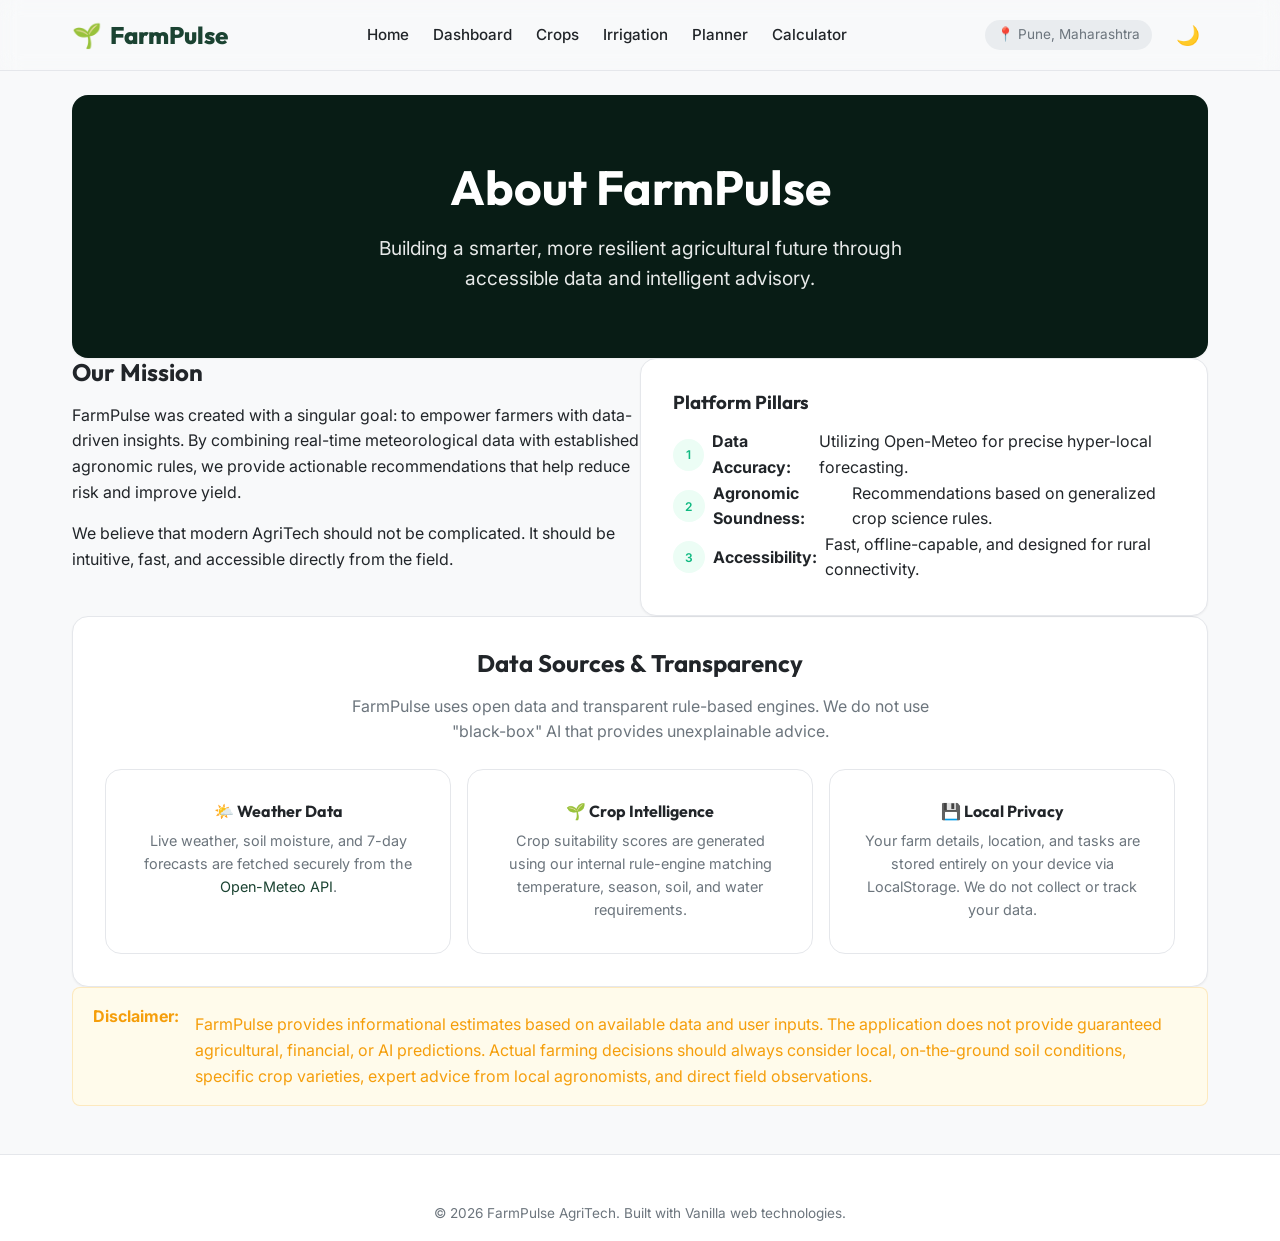
==== about.html @ 8e060a37 "Initial commit: FarmPulse implementation" ====
<!DOCTYPE html>
<html lang="en" data-theme="light">
<head>
  <meta charset="UTF-8">
  <meta name="viewport" content="width=device-width, initial-scale=1.0">
  <title>About - FarmPulse</title>
  
  <link rel="preconnect" href="https://fonts.googleapis.com">
  <link rel="preconnect" href="https://fonts.gstatic.com" crossorigin>
  <link href="https://fonts.googleapis.com/css2?family=Inter:wght@400;500;600&family=Outfit:wght@400;600;700;800&display=swap" rel="stylesheet">
  
  <link rel="stylesheet" href="./css/style.css">
  <link rel="stylesheet" href="./css/components.css">
  <link rel="stylesheet" href="./css/responsive.css">
</head>
<body>
  
  <nav class="navbar">
    <div class="container">
      <a href="index.html" class="logo"><span>🌱</span> FarmPulse</a>
      <div class="nav-links">
        <a href="index.html">Home</a>
        <a href="dashboard.html">Dashboard</a>
        <a href="crops.html">Crops</a>
        <a href="irrigation.html">Irrigation</a>
        <a href="planner.html">Planner</a>
        <a href="calculator.html">Calculator</a>
      </div>
      <div class="nav-actions">
        <div class="location-badge">📍 <span>Detecting...</span></div>
        <button class="theme-toggle">🌙</button>
        <button class="mobile-menu-btn">☰</button>
      </div>
    </div>
  </nav>

  <div class="mobile-menu-overlay">
    <div class="nav-links">
      <a href="index.html">🏠 Home</a>
      <a href="dashboard.html">📊 Dashboard</a>
      <a href="crops.html">🌱 Crops</a>
      <a href="irrigation.html">💧 Irrigation</a>
      <a href="planner.html">📅 Planner</a>
      <a href="calculator.html">💰 Calculator</a>
    </div>
  </div>

  <main class="container mb-xl mt-lg">
    
    <div class="card mb-xl text-center" style="background-color: var(--color-primary-dark); color: white; border: none; padding: 4rem 2rem;">
      <h1 style="color: white; font-size: 3rem; margin-bottom: 1rem;">About FarmPulse</h1>
      <p style="font-size: 1.2rem; opacity: 0.9; max-width: 600px; margin: 0 auto;">Building a smarter, more resilient agricultural future through accessible data and intelligent advisory.</p>
    </div>
    
    <div class="grid grid-cols-2-sm gap-xl mb-xl">
      <div>
        <h2>Our Mission</h2>
        <p class="mb-md">FarmPulse was created with a singular goal: to empower farmers with data-driven insights. By combining real-time meteorological data with established agronomic rules, we provide actionable recommendations that help reduce risk and improve yield.</p>
        <p>We believe that modern AgriTech should not be complicated. It should be intuitive, fast, and accessible directly from the field.</p>
      </div>
      <div>
        <div class="card bg-background" style="height: 100%;">
          <h3 class="mb-md">Platform Pillars</h3>
          <ul class="flex-col gap-sm" style="list-style: none; padding: 0;">
            <li class="flex items-center gap-sm">
              <div class="badge badge-success" style="width: 32px; height: 32px; display:flex; align-items:center; justify-content:center; border-radius:50%">1</div>
              <strong>Data Accuracy:</strong> Utilizing Open-Meteo for precise hyper-local forecasting.
            </li>
            <li class="flex items-center gap-sm">
              <div class="badge badge-success" style="width: 32px; height: 32px; display:flex; align-items:center; justify-content:center; border-radius:50%">2</div>
              <strong>Agronomic Soundness:</strong> Recommendations based on generalized crop science rules.
            </li>
            <li class="flex items-center gap-sm">
              <div class="badge badge-success" style="width: 32px; height: 32px; display:flex; align-items:center; justify-content:center; border-radius:50%">3</div>
              <strong>Accessibility:</strong> Fast, offline-capable, and designed for rural connectivity.
            </li>
          </ul>
        </div>
      </div>
    </div>
    
    <div class="card mb-xl text-center border-dashed">
      <h2>Data Sources & Transparency</h2>
      <p class="text-muted mb-md max-w-600 mx-auto" style="margin-left: auto; margin-right: auto; max-width: 600px;">FarmPulse uses open data and transparent rule-based engines. We do not use "black-box" AI that provides unexplainable advice.</p>
      
      <div class="grid grid-cols-3 gap-md text-left mt-lg">
        <div class="card" style="box-shadow: none">
          <h4 class="mb-sm">🌤️ Weather Data</h4>
          <p class="text-muted" style="font-size: 0.9rem">Live weather, soil moisture, and 7-day forecasts are fetched securely from the <a href="https://open-meteo.com/" target="_blank" rel="noopener">Open-Meteo API</a>.</p>
        </div>
        <div class="card" style="box-shadow: none">
          <h4 class="mb-sm">🌱 Crop Intelligence</h4>
          <p class="text-muted" style="font-size: 0.9rem">Crop suitability scores are generated using our internal rule-engine matching temperature, season, soil, and water requirements.</p>
        </div>
        <div class="card" style="box-shadow: none">
          <h4 class="mb-sm">💾 Local Privacy</h4>
          <p class="text-muted" style="font-size: 0.9rem">Your farm details, location, and tasks are stored entirely on your device via LocalStorage. We do not collect or track your data.</p>
        </div>
      </div>
    </div>
    
    <div class="alert alert-warning">
      <strong>Disclaimer:</strong>
      <p class="mt-sm">FarmPulse provides informational estimates based on available data and user inputs. The application does not provide guaranteed agricultural, financial, or AI predictions. Actual farming decisions should always consider local, on-the-ground soil conditions, specific crop varieties, expert advice from local agronomists, and direct field observations.</p>
    </div>

  </main>

  <nav class="mobile-bottom-nav">
    <a href="index.html"><span>🏠</span> Home</a>
    <a href="dashboard.html"><span>📊</span> Dash</a>
    <a href="crops.html"><span>🌱</span> Crops</a>
    <a href="about.html" class="active"><span>ℹ️</span> About</a>
  </nav>

  <!-- Footer -->
  <footer class="footer mt-xl">
    <div class="container">
      <div class="footer-bottom" style="border: none; padding-top: 0;">
        &copy; 2026 FarmPulse AgriTech. Built with Vanilla web technologies.
      </div>
    </div>
  </footer>

  <script type="module" src="./js/app.js"></script>
</body>
</html>
---- css/style.css ----
/* ==========================================================================
   Base Styles and CSS Variables
   ========================================================================== */

:root {
  /* Color Palette - Light Mode */
  --color-primary: #1b4332; /* Forest Green */
  --color-primary-light: #2d6a4f; /* Deep Green */
  --color-primary-dark: #081c15; /* Dark Green */
  --color-secondary: #40916c; /* Earthy Green */
  --color-secondary-light: #52b788;
  
  --color-background: #f8f9fa; /* Cream/Off-white */
  --color-surface: #ffffff; /* White cards */
  --color-text: #212529; /* Dark text */
  --color-text-muted: #6c757d; /* Muted text */
  
  --color-accent-brown: #6c584c; /* Earthy Brown */
  --color-accent-gold: #d4a373; /* Muted Gold */
  --color-accent-beige: #e9ecef; /* Soft Beige */
  
  /* Status Colors */
  --color-danger: #ef4444; /* Red */
  --color-danger-bg: #fef2f2;
  --color-warning: #f59e0b; /* Yellow/Orange */
  --color-warning-bg: #fffbeb;
  --color-success: #10b981; /* Green */
  --color-success-bg: #ecfdf5;
  --color-info: #3b82f6; /* Blue for water/irrigation */
  
  /* Borders and Shadows */
  --border-color: #e5e7eb;
  --shadow-sm: 0 1px 2px 0 rgba(0, 0, 0, 0.05);
  --shadow-md: 0 4px 6px -1px rgba(0, 0, 0, 0.1), 0 2px 4px -1px rgba(0, 0, 0, 0.06);
  --shadow-lg: 0 10px 15px -3px rgba(0, 0, 0, 0.1), 0 4px 6px -2px rgba(0, 0, 0, 0.05);
  --shadow-card: 0 10px 40px -10px rgba(0,0,0,0.08);
  
  /* Typography */
  --font-family-base: 'Inter', system-ui, -apple-system, sans-serif;
  --font-family-heading: 'Outfit', 'Inter', system-ui, sans-serif;
  
  /* Spacing */
  --spacing-xs: 0.25rem;
  --spacing-sm: 0.5rem;
  --spacing-md: 1rem;
  --spacing-lg: 1.5rem;
  --spacing-xl: 2rem;
  --spacing-2xl: 3rem;
  
  /* Border Radius */
  --radius-sm: 0.375rem;
  --radius-md: 0.5rem;
  --radius-lg: 1rem;
  --radius-xl: 1.5rem;
  --radius-full: 9999px;

  /* Transitions */
  --transition-fast: 150ms ease-in-out;
  --transition-normal: 300ms ease-in-out;
}

/* Dark Mode Variables */
[data-theme="dark"] {
  --color-primary: #4ade80; /* Neon-forest accent */
  --color-primary-light: #2dd4bf; 
  --color-primary-dark: #16a34a;
  
  --color-background: #0f172a; /* Rich slate charcoal */
  --color-surface: #1e293b; /* Dark cards */
  --color-text: #f8fafc; /* High contrast text */
  --color-text-muted: #94a3b8; /* Muted text */
  
  --color-accent-brown: #8b5a2b; 
  --color-accent-gold: #fbbf24;
  --color-accent-beige: #334155;
  
  --border-color: #334155;
  --shadow-card: 0 10px 40px -10px rgba(0,0,0,0.3);
  
  --color-danger-bg: rgba(239, 68, 68, 0.1);
  --color-warning-bg: rgba(245, 158, 11, 0.1);
  --color-success-bg: rgba(16, 185, 129, 0.1);
}

/* Reset and Base Styles */
* {
  margin: 0;
  padding: 0;
  box-sizing: border-box;
}

body {
  font-family: var(--font-family-base);
  background-color: var(--color-background);
  color: var(--color-text);
  line-height: 1.6;
  -webkit-font-smoothing: antialiased;
  transition: background-color var(--transition-normal), color var(--transition-normal);
  overflow-x: hidden;
}

h1, h2, h3, h4, h5, h6 {
  font-family: var(--font-family-heading);
  font-weight: 700;
  line-height: 1.2;
  color: var(--color-text);
  margin-bottom: var(--spacing-md);
}

a {
  color: var(--color-primary);
  text-decoration: none;
  transition: color var(--transition-fast);
}

a:hover {
  color: var(--color-primary-light);
}

img {
  max-width: 100%;
  height: auto;
  display: block;
}

ul {
  list-style: none;
}

/* Container */
.container {
  width: 100%;
  max-width: 1200px;
  margin: 0 auto;
  padding: 0 var(--spacing-md);
}

/* Layout Classes */
.flex { display: flex; }
.flex-col { flex-direction: column; }
.items-center { align-items: center; }
.justify-between { justify-content: space-between; }
.justify-center { justify-content: center; }
.gap-sm { gap: var(--spacing-sm); }
.gap-md { gap: var(--spacing-md); }
.gap-lg { gap: var(--spacing-lg); }
.grid { display: grid; }
.text-center { text-align: center; }

/* Utilities */
.hidden { display: none !important; }
.text-muted { color: var(--color-text-muted); }
.mt-sm { margin-top: var(--spacing-sm); }
.mt-md { margin-top: var(--spacing-md); }
.mt-lg { margin-top: var(--spacing-lg); }
.mb-sm { margin-bottom: var(--spacing-sm); }
.mb-md { margin-bottom: var(--spacing-md); }
.mb-lg { margin-bottom: var(--spacing-lg); }

/* Disclaimer Text */
.disclaimer {
  font-size: 0.75rem;
  color: var(--color-text-muted);
  text-align: center;
  margin-top: var(--spacing-xl);
  font-style: italic;
  padding: var(--spacing-md);
  border-top: 1px solid var(--border-color);
}
---- css/components.css ----
/* ==========================================================================
   UI Components (Buttons, Cards, Forms, Navbar, Alerts, Modals)
   ========================================================================== */

/* Navbar */
.navbar {
  background-color: rgba(var(--color-surface), 0.9);
  backdrop-filter: blur(10px);
  -webkit-backdrop-filter: blur(10px);
  position: sticky;
  top: 0;
  z-index: 1000;
  border-bottom: 1px solid var(--border-color);
  transition: background-color var(--transition-normal);
}

.navbar .container {
  display: flex;
  justify-content: space-between;
  align-items: center;
  height: 70px;
}

.logo {
  font-family: var(--font-family-heading);
  font-size: 1.5rem;
  font-weight: 800;
  color: var(--color-primary) !important;
  display: flex;
  align-items: center;
  gap: 0.5rem;
}

.nav-links {
  display: flex;
  gap: var(--spacing-lg);
  align-items: center;
}

.nav-links a {
  color: var(--color-text);
  font-weight: 500;
  font-size: 0.95rem;
}

.nav-links a:hover, .nav-links a.active {
  color: var(--color-primary);
}

.nav-actions {
  display: flex;
  align-items: center;
  gap: var(--spacing-md);
}

.location-badge {
  display: flex;
  align-items: center;
  gap: 0.25rem;
  font-size: 0.85rem;
  color: var(--color-text-muted);
  background-color: var(--color-accent-beige);
  padding: 0.25rem 0.75rem;
  border-radius: var(--radius-full);
}

.theme-toggle {
  background: none;
  border: none;
  color: var(--color-text);
  font-size: 1.2rem;
  cursor: pointer;
  padding: 0.5rem;
  border-radius: 50%;
  transition: background-color var(--transition-fast);
}

.theme-toggle:hover {
  background-color: var(--color-accent-beige);
}

.mobile-menu-btn {
  display: none;
  background: none;
  border: none;
  color: var(--color-text);
  font-size: 1.5rem;
  cursor: pointer;
}

/* Buttons */
.btn {
  display: inline-flex;
  align-items: center;
  justify-content: center;
  gap: 0.5rem;
  padding: 0.75rem 1.5rem;
  border-radius: var(--radius-md);
  font-weight: 600;
  font-size: 0.95rem;
  cursor: pointer;
  transition: all var(--transition-fast);
  border: 1px solid transparent;
  font-family: var(--font-family-base);
}

.btn-primary {
  background-color: var(--color-primary);
  color: #ffffff !important;
}

.btn-primary:hover {
  background-color: var(--color-primary-light);
  transform: translateY(-1px);
  box-shadow: var(--shadow-md);
}

.btn-secondary {
  background-color: transparent;
  border-color: var(--color-primary);
  color: var(--color-primary) !important;
}

.btn-secondary:hover {
  background-color: var(--color-primary);
  color: #ffffff !important;
}

.btn-block {
  width: 100%;
}

.btn:disabled {
  opacity: 0.6;
  cursor: not-allowed;
  transform: none;
  box-shadow: none;
}

/* Cards */
.card {
  background-color: var(--color-surface);
  border-radius: var(--radius-lg);
  padding: var(--spacing-xl);
  box-shadow: var(--shadow-sm);
  border: 1px solid var(--border-color);
  transition: transform var(--transition-normal), box-shadow var(--transition-normal);
}

.card:hover {
  box-shadow: var(--shadow-card);
}

/* Forms */
.form-group {
  margin-bottom: var(--spacing-md);
}

.form-label {
  display: block;
  font-weight: 500;
  margin-bottom: 0.5rem;
  font-size: 0.9rem;
  color: var(--color-text);
}

.form-control, .form-select {
  width: 100%;
  padding: 0.75rem 1rem;
  font-family: var(--font-family-base);
  font-size: 1rem;
  color: var(--color-text);
  background-color: var(--color-surface);
  border: 1px solid var(--border-color);
  border-radius: var(--radius-md);
  transition: border-color var(--transition-fast), box-shadow var(--transition-fast);
}

[data-theme="dark"] .form-control, [data-theme="dark"] .form-select {
  background-color: var(--color-background);
}

.form-control:focus, .form-select:focus {
  outline: none;
  border-color: var(--color-primary);
  box-shadow: 0 0 0 3px rgba(64, 145, 108, 0.2);
}

/* Range Slider */
input[type=range] {
  width: 100%;
  accent-color: var(--color-primary);
}

/* Alerts and Badges */
.badge {
  display: inline-block;
  padding: 0.25rem 0.75rem;
  border-radius: var(--radius-full);
  font-size: 0.75rem;
  font-weight: 600;
  text-transform: uppercase;
  letter-spacing: 0.05em;
}

.badge-success { background-color: var(--color-success-bg); color: var(--color-success); }
.badge-warning { background-color: var(--color-warning-bg); color: var(--color-warning); }
.badge-danger { background-color: var(--color-danger-bg); color: var(--color-danger); }
.badge-info { background-color: rgba(59, 130, 246, 0.1); color: var(--color-info); }

.alert {
  padding: 1rem 1.25rem;
  border-radius: var(--radius-md);
  margin-bottom: var(--spacing-md);
  display: flex;
  gap: 1rem;
  align-items: flex-start;
  border: 1px solid transparent;
}

.alert-danger { background-color: var(--color-danger-bg); border-color: rgba(239, 68, 68, 0.2); color: var(--color-danger); }
.alert-warning { background-color: var(--color-warning-bg); border-color: rgba(245, 158, 11, 0.2); color: var(--color-warning); }
.alert-success { background-color: var(--color-success-bg); border-color: rgba(16, 185, 129, 0.2); color: var(--color-success); }

/* Progress Bars */
.progress-container {
  width: 100%;
  height: 8px;
  background-color: var(--border-color);
  border-radius: var(--radius-full);
  overflow: hidden;
  margin-top: 0.5rem;
}

.progress-bar {
  height: 100%;
  background-color: var(--color-primary);
  border-radius: var(--radius-full);
  transition: width 1s ease-out;
}

/* Footer */
.footer {
  background-color: var(--color-surface);
  border-top: 1px solid var(--border-color);
  padding: var(--spacing-2xl) 0 var(--spacing-md);
  margin-top: var(--spacing-2xl);
}

.footer-content {
  display: grid;
  grid-template-columns: repeat(auto-fit, minmax(250px, 1fr));
  gap: var(--spacing-xl);
  margin-bottom: var(--spacing-xl);
}

.footer-links h4 {
  margin-bottom: var(--spacing-md);
}

.footer-links ul li {
  margin-bottom: 0.5rem;
}

.footer-links ul li a {
  color: var(--color-text-muted);
}

.footer-links ul li a:hover {
  color: var(--color-primary);
}

.footer-bottom {
  text-align: center;
  padding-top: var(--spacing-md);
  border-top: 1px solid var(--border-color);
  color: var(--color-text-muted);
  font-size: 0.85rem;
}

/* Skeleton Loading */
.skeleton {
  background: linear-gradient(90deg, var(--border-color) 25%, var(--color-accent-beige) 50%, var(--border-color) 75%);
  background-size: 200% 100%;
  animation: skeleton-loading 1.5s infinite;
  border-radius: var(--radius-md);
}

[data-theme="dark"] .skeleton {
  background: linear-gradient(90deg, var(--border-color) 25%, var(--color-surface) 50%, var(--border-color) 75%);
  background-size: 200% 100%;
}

@keyframes skeleton-loading {
  0% { background-position: 200% 0; }
  100% { background-position: -200% 0; }
}

.skeleton-text { height: 1rem; width: 100%; margin-bottom: 0.5rem; }
.skeleton-title { height: 1.5rem; width: 60%; margin-bottom: 1rem; }
.skeleton-box { height: 150px; width: 100%; }
---- css/responsive.css ----
/* ==========================================================================
   Responsive Breakpoints & Layout Adjustments
   ========================================================================== */

/* Mobile Bottom Navigation (Hidden on desktop, visible on mobile) */
.mobile-bottom-nav {
  display: none;
  position: fixed;
  bottom: 0;
  left: 0;
  right: 0;
  background-color: var(--color-surface);
  border-top: 1px solid var(--border-color);
  z-index: 1000;
  padding: 0.5rem 1rem;
  justify-content: space-around;
  box-shadow: 0 -2px 10px rgba(0,0,0,0.05);
}

.mobile-bottom-nav a {
  display: flex;
  flex-direction: column;
  align-items: center;
  gap: 0.25rem;
  color: var(--color-text-muted);
  font-size: 0.75rem;
}

.mobile-bottom-nav a.active {
  color: var(--color-primary);
}

.mobile-bottom-nav svg {
  width: 24px;
  height: 24px;
}

/* Base Mobile First defaults handled in style.css */

/* Small Devices (Landscape Phones, 576px and up) */
@media (min-width: 576px) {
  .grid-cols-2-sm { grid-template-columns: repeat(2, 1fr); }
}

/* Medium Devices (Tablets, 768px and up) */
@media (max-width: 768px) {
  .navbar .nav-links {
    display: none; /* Hide on mobile, handled by mobile menu */
  }
  
  .navbar .mobile-menu-btn {
    display: block;
  }
  
  /* Show bottom navigation on mobile */
  .mobile-bottom-nav {
    display: flex;
  }
  
  /* Add padding to bottom of body to accommodate bottom nav */
  body {
    padding-bottom: 60px;
  }
  
  .hero-section {
    text-align: center;
    padding: var(--spacing-xl) 0;
  }
  
  .hero-buttons {
    flex-direction: column;
    gap: var(--spacing-md);
  }
  
  .footer-content {
    grid-template-columns: 1fr;
    text-align: center;
  }
}

/* Desktop and up */
@media (min-width: 769px) {
  .grid-cols-2 { grid-template-columns: repeat(2, 1fr); }
  .grid-cols-3 { grid-template-columns: repeat(3, 1fr); }
  .grid-cols-4 { grid-template-columns: repeat(4, 1fr); }
  
  .mobile-menu-overlay {
    display: none !important;
  }
}

/* Large Devices (Desktops, 1024px and up) */
@media (min-width: 1024px) {
  .container {
    padding: 0 var(--spacing-xl);
  }
  
  .grid-cols-4-lg { grid-template-columns: repeat(4, 1fr); }
}

/* Extra Large Devices (Large Desktops, 1440px and up) */
@media (min-width: 1440px) {
  .container {
    max-width: 1320px;
  }
}

/* Mobile Menu Overlay */
.mobile-menu-overlay {
  position: fixed;
  top: 70px; /* Below navbar */
  left: 0;
  right: 0;
  bottom: 0;
  background-color: var(--color-surface);
  z-index: 999;
  display: none; /* Toggled by JS */
  flex-direction: column;
  padding: var(--spacing-xl);
  overflow-y: auto;
}

.mobile-menu-overlay.active {
  display: flex;
}

.mobile-menu-overlay .nav-links {
  display: flex;
  flex-direction: column;
  align-items: stretch;
  gap: var(--spacing-lg);
}

.mobile-menu-overlay .nav-links a {
  font-size: 1.25rem;
  padding: var(--spacing-md);
  border-radius: var(--radius-md);
  background-color: var(--color-background);
  text-align: center;
}
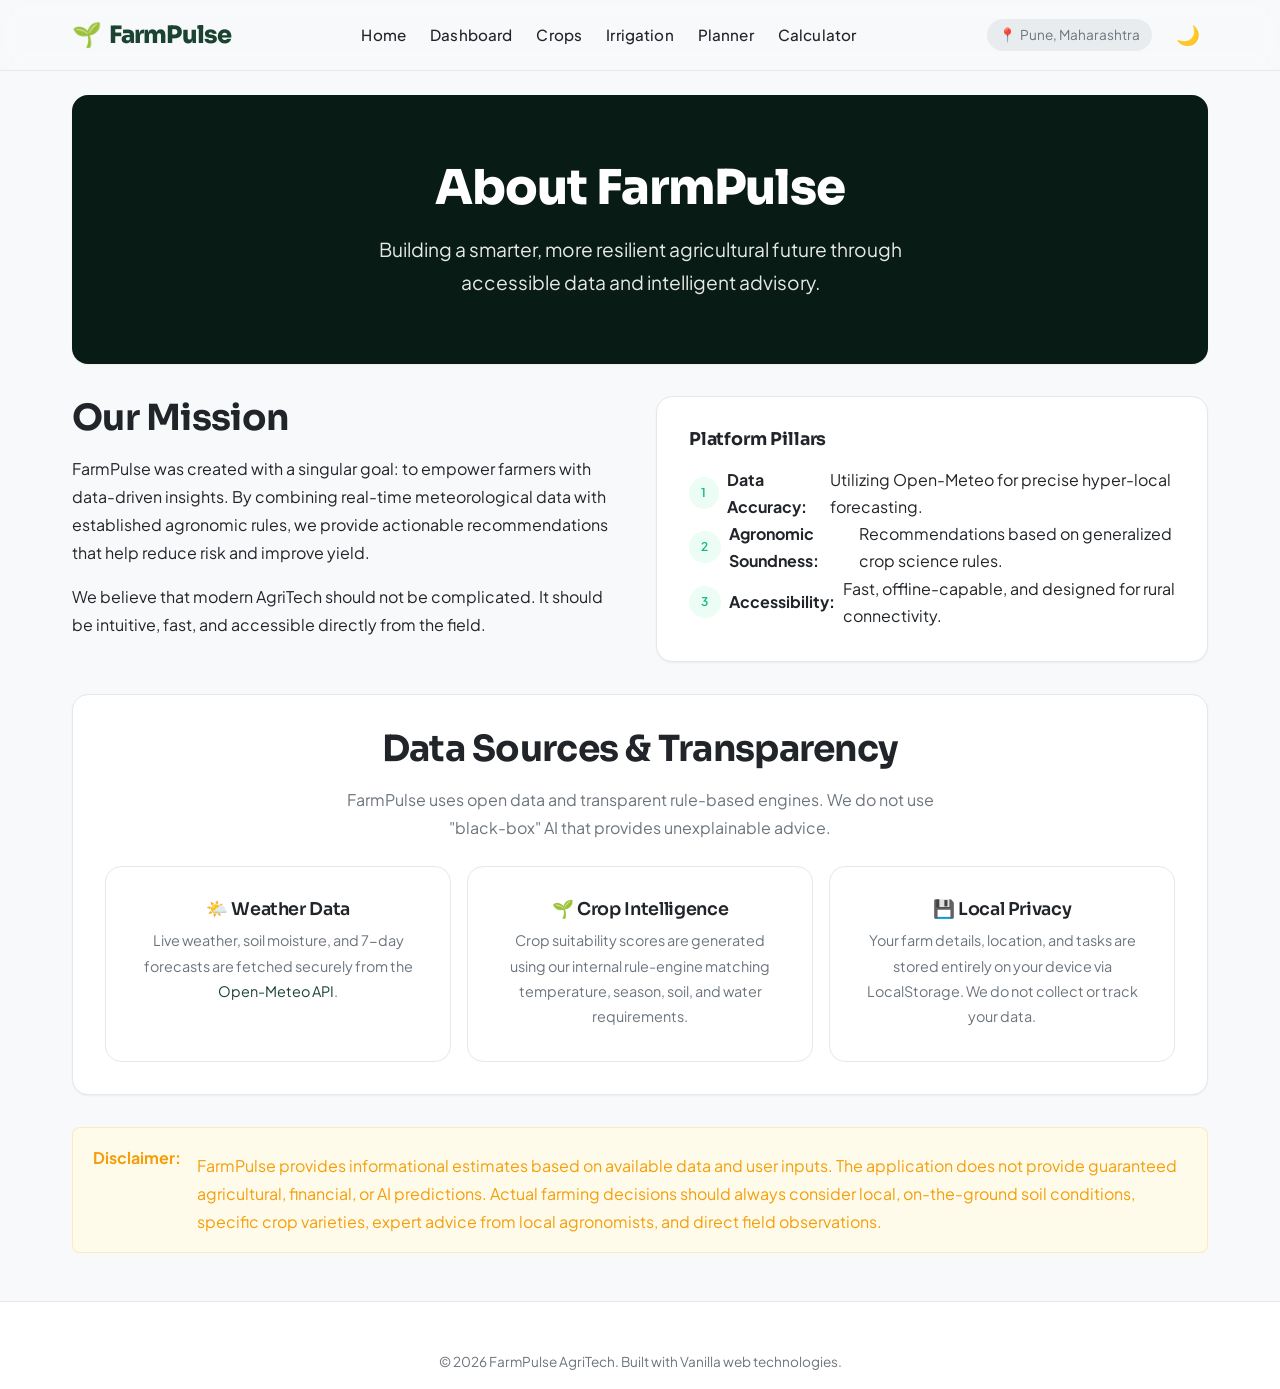
==== commit a8f6bd26: "style: upgrade typography — Sora + Plus Jakarta Sans + JetBrains Mono across all pages" ====
--- a/about.html
+++ b/about.html
@@ -7,7 +7,7 @@
   
   <link rel="preconnect" href="https://fonts.googleapis.com">
   <link rel="preconnect" href="https://fonts.gstatic.com" crossorigin>
-  <link href="https://fonts.googleapis.com/css2?family=Inter:wght@400;500;600&family=Outfit:wght@400;600;700;800&display=swap" rel="stylesheet">
+  <link href="https://fonts.googleapis.com/css2?family=Sora:wght@400;600;700;800&family=Plus+Jakarta+Sans:ital,wght@0,400;0,500;0,600;0,700;1,400&family=JetBrains+Mono:wght@400;600&display=swap" rel="stylesheet">
   
   <link rel="stylesheet" href="./css/style.css">
   <link rel="stylesheet" href="./css/components.css">
--- a/css/style.css
+++ b/css/style.css
@@ -36,8 +36,16 @@
   --shadow-card: 0 10px 40px -10px rgba(0,0,0,0.08);
   
   /* Typography */
-  --font-family-base: 'Inter', system-ui, -apple-system, sans-serif;
-  --font-family-heading: 'Outfit', 'Inter', system-ui, sans-serif;
+  --font-family-base: 'Plus Jakarta Sans', system-ui, -apple-system, sans-serif;
+  --font-family-heading: 'Sora', 'Plus Jakarta Sans', system-ui, sans-serif;
+  --font-family-mono: 'JetBrains Mono', 'Fira Code', monospace;
+  --font-family-display: 'Sora', system-ui, sans-serif;
+
+  /* Letter Spacing */
+  --tracking-tight: -0.02em;
+  --tracking-normal: 0em;
+  --tracking-wide: 0.04em;
+  --tracking-widest: 0.12em;
   
   /* Spacing */
   --spacing-xs: 0.25rem;
@@ -93,8 +101,11 @@
   font-family: var(--font-family-base);
   background-color: var(--color-background);
   color: var(--color-text);
-  line-height: 1.6;
+  line-height: 1.7;
+  font-size: 1rem;
+  font-weight: 400;
   -webkit-font-smoothing: antialiased;
+  -moz-osx-font-smoothing: grayscale;
   transition: background-color var(--transition-normal), color var(--transition-normal);
   overflow-x: hidden;
 }
@@ -103,9 +114,20 @@
   font-family: var(--font-family-heading);
   font-weight: 700;
   line-height: 1.2;
+  letter-spacing: var(--tracking-tight);
   color: var(--color-text);
   margin-bottom: var(--spacing-md);
 }
+
+h1 { font-size: clamp(2rem, 4vw, 3rem); font-weight: 800; }
+h2 { font-size: clamp(1.5rem, 3vw, 2.25rem); font-weight: 700; }
+h3 { font-size: 1.25rem; font-weight: 700; letter-spacing: -0.01em; }
+h4 { font-size: 1.1rem; font-weight: 600; }
+h5 { font-size: 1rem; font-weight: 600; }
+h6 { font-size: 0.9rem; font-weight: 600; letter-spacing: var(--tracking-wide); text-transform: uppercase; }
+
+p { line-height: 1.75; margin-bottom: var(--spacing-md); }
+p:last-child { margin-bottom: 0; }
 
 a {
   color: var(--color-primary);
@@ -144,18 +166,30 @@
 .gap-sm { gap: var(--spacing-sm); }
 .gap-md { gap: var(--spacing-md); }
 .gap-lg { gap: var(--spacing-lg); }
+.gap-xl { gap: var(--spacing-xl); }
+.gap-2xl { gap: var(--spacing-2xl); }
 .grid { display: grid; }
 .text-center { text-align: center; }
 
 /* Utilities */
 .hidden { display: none !important; }
 .text-muted { color: var(--color-text-muted); }
+.mt-xs { margin-top: var(--spacing-xs); }
 .mt-sm { margin-top: var(--spacing-sm); }
 .mt-md { margin-top: var(--spacing-md); }
 .mt-lg { margin-top: var(--spacing-lg); }
+.mt-xl { margin-top: var(--spacing-xl); }
+.mt-2xl { margin-top: var(--spacing-2xl); }
+.mb-xs { margin-bottom: var(--spacing-xs); }
 .mb-sm { margin-bottom: var(--spacing-sm); }
 .mb-md { margin-bottom: var(--spacing-md); }
 .mb-lg { margin-bottom: var(--spacing-lg); }
+.mb-xl { margin-bottom: var(--spacing-xl); }
+.mb-2xl { margin-bottom: var(--spacing-2xl); }
+.py-sm { padding-top: var(--spacing-sm); padding-bottom: var(--spacing-sm); }
+.py-md { padding-top: var(--spacing-md); padding-bottom: var(--spacing-md); }
+.py-lg { padding-top: var(--spacing-lg); padding-bottom: var(--spacing-lg); }
+.py-xl { padding-top: var(--spacing-xl); padding-bottom: var(--spacing-xl); }
 
 /* Disclaimer Text */
 .disclaimer {
@@ -166,4 +200,82 @@
   font-style: italic;
   padding: var(--spacing-md);
   border-top: 1px solid var(--border-color);
-}
+  letter-spacing: 0.01em;
+}
+
+/* =========================================
+   Global Typography Enhancements
+   ========================================= */
+
+/* Navbar brand font */
+.logo {
+  letter-spacing: -0.03em;
+}
+
+/* Nav links - clean, medium weight */
+.nav-links a {
+  font-family: var(--font-family-base);
+  font-weight: 500;
+  letter-spacing: 0.01em;
+}
+
+/* Section subtitles / lead text */
+.lead {
+  font-size: 1.15rem;
+  font-weight: 400;
+  line-height: 1.8;
+  color: var(--color-text-muted);
+}
+
+/* Data / metric numbers */
+.metric-value,
+.result-value,
+.moisture-value {
+  font-family: var(--font-family-mono);
+  letter-spacing: -0.02em;
+}
+
+/* Section labels / overlines */
+.overline {
+  font-size: 0.75rem;
+  font-weight: 700;
+  letter-spacing: var(--tracking-widest);
+  text-transform: uppercase;
+  color: var(--color-primary);
+}
+
+/* Badge text */
+.badge {
+  font-family: var(--font-family-base);
+  font-weight: 700;
+  letter-spacing: var(--tracking-wide);
+}
+
+/* Form labels */
+.form-label {
+  font-family: var(--font-family-base);
+  font-weight: 600;
+  letter-spacing: 0.01em;
+  font-size: 0.875rem;
+}
+
+/* Card headings */
+.card h3 {
+  font-size: 1.1rem;
+  font-weight: 700;
+  letter-spacing: -0.01em;
+}
+
+/* Footer headings */
+.footer h4 {
+  font-family: var(--font-family-heading);
+  font-weight: 700;
+  letter-spacing: -0.01em;
+}
+
+/* Button text */
+.btn {
+  font-family: var(--font-family-base);
+  font-weight: 700;
+  letter-spacing: 0.02em;
+}
